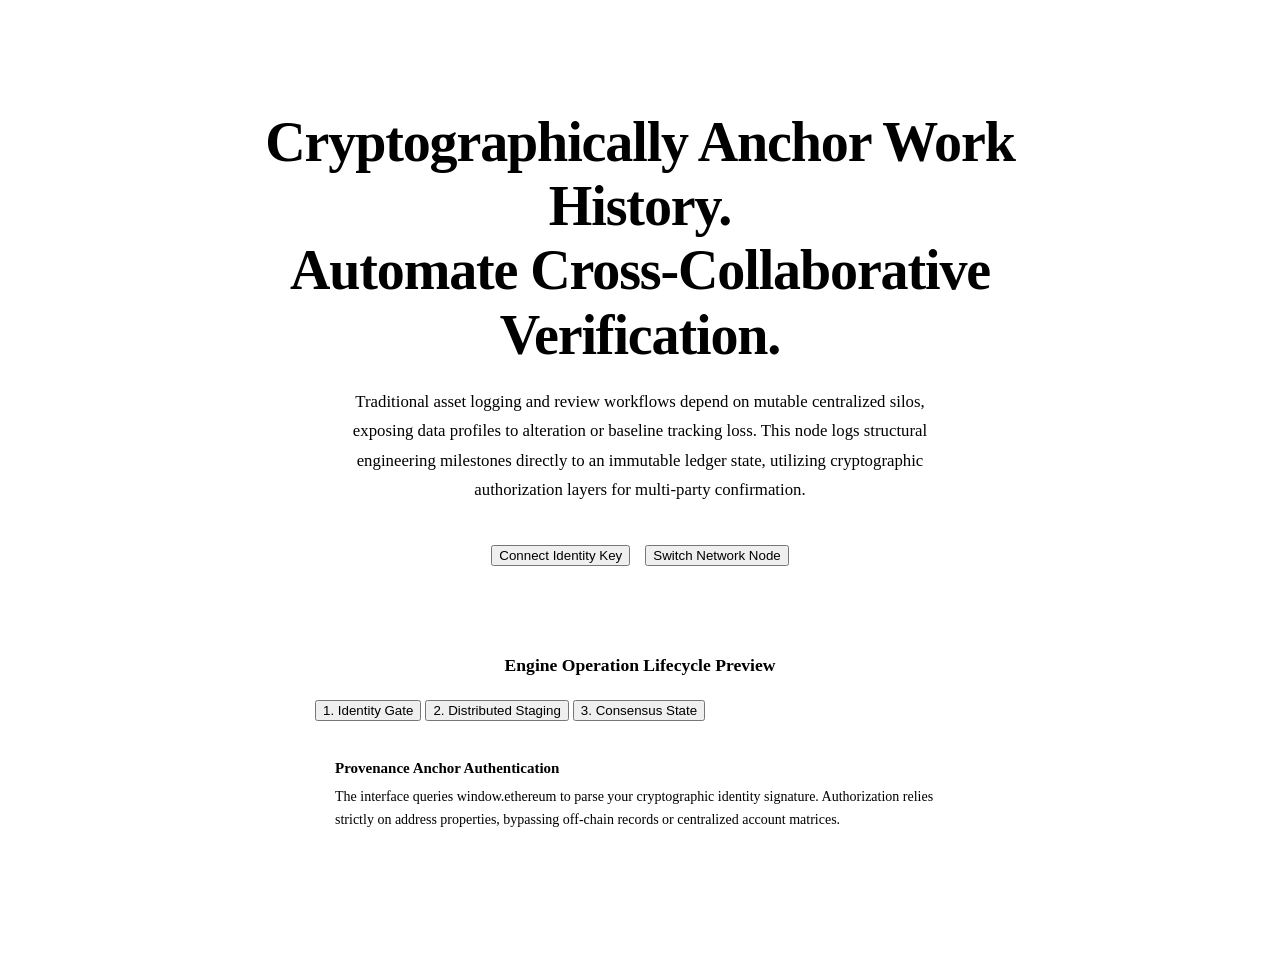
==== index.html @ 817bac55 "Rename Index.html to index.html" ====
<!DOCTYPE html>
<html lang="en">
<head>
  <meta charset="UTF-8" />
  <meta name="viewport" content="width=device-width, initial-scale=1.0" />
  <title>ChainGrade — Cryptographic Milestone Ledger</title>
  <link rel=\"stylesheet\" href=\"style.css\" />
  <style>
    .landing-hero {
      max-width: 760px;
      margin: 0 auto;
      padding: 4rem 1.5rem 2.5rem;
      text-align: center;
    }
    .landing-hero .utility-headline {
      font-size: clamp(2.2rem, 5.5vw, 3.5rem);
      font-weight: 900;
      color: var(--text-main);
      letter-spacing: -0.02em;
      line-height: 1.15;
      margin-bottom: 1.25rem;
    }
    .landing-hero .system-context {
      font-size: 1.05rem;
      color: var(--text-muted);
      line-height: 1.75;
      max-width: 600px;
      margin: 0 auto 2.5rem;
    }
    .interactive-hub {
      max-width: 650px;
      margin: 0 auto 4rem auto;
      padding: 0 1.5rem;
    }
    .interactive-hub h3 {
      font-size: 1.1rem;
      font-weight: 700;
      text-align: center;
      margin-bottom: 1.5rem;
    }
    .preview-box {
      background: var(--surface);
      border: 1px solid var(--border-color);
      border-radius: 6px;
      padding: 20px;
      min-height: 120px;
      font-size: 14px;
      color: var(--text-muted);
      line-height: 1.6;
    }
    .preview-box strong {
      display: block;
      color: var(--text-main);
      margin-bottom: 6px;
      font-size: 15px;
    }
  </style>
</head>
<body>

  <div class="landing-hero">
    <h1 class="utility-headline">Cryptographically Anchor Work History.<br>Automate Cross-Collaborative Verification.</h1>
    <p class="system-context">
      Traditional asset logging and review workflows depend on mutable centralized silos, exposing data profiles to alteration or baseline tracking loss. This node logs structural engineering milestones directly to an immutable ledger state, utilizing cryptographic authorization layers for multi-party confirmation.
    </p>

    <div style="display: flex; justify-content: center; gap: 15px; margin-bottom: 2rem;">
      <button id="connect-btn" class="primary-btn" onclick="connectWalletOnboarding()">Connect Identity Key</button>
      <button id="network-btn" class="outline-btn hidden" onclick="switchToPolygonAmoy()">Switch Network Node</button>
    </div>
    <p id="status-text" style="font-size: 13px; font-family: monospace; color: var(--text-muted);"></p>
  </div>

  <div class="interactive-hub">
    <h3>Engine Operation Lifecycle Preview</h3>
    <div class="filter-bar" style="justify-content: center; margin-bottom: 15px;">
      <button id="tab-step1" class="filter-pill active" onclick="showEngineStep(1)">1. Identity Gate</button>
      <button id="tab-step2" class="filter-pill" onclick="showEngineStep(2)">2. Distributed Staging</button>
      <button id="tab-step3" class="filter-pill" onclick="showEngineStep(3)">3. Consensus State</button>
    </div>
    <div id="engine-preview-display" class="preview-box">
      </div>
  </div>

  <script>
    const POLYGON_AMOY = { chainId: '0x13882' };
    const LS_WALLET_KEY = 'cg_authenticated_address';
    const LS_NETWORK_KEY = 'cg_correct_network';

    const pipelineSteps = {
      1: {
        title: "Provenance Anchor Authentication",
        desc: "The interface queries window.ethereum to parse your cryptographic identity signature. Authorization relies strictly on address properties, bypassing off-chain records or centralized account matrices."
      },
      2: {
        title: "Distributed File Encryption & Staging",
        desc: "File assets are mapped locally within browser memory and transmitted directly to the distributed IPFS layer. Cryptographic hashes tie work assets permanently to owner addresses before ledger entry."
      },
      3: {
        title: "Ledger State Locking",
        desc: "State changes execute by calling verifyProject functions within the contract code. Validators lock consensus confirmations on-chain, creating audit trails that resist outside modification."
      }
    };

    function showEngineStep(step) {
      document.querySelectorAll('.filter-pill').forEach(btn => btn.classList.remove('active'));
      document.getElementById('tab-step' + step).classList.add('active');
      
      const data = pipelineSteps[step];
      document.getElementById('engine-preview-display').innerHTML = `<strong>${data.title}</strong>${data.desc}`;
    }

    function setStatus(msg) {
      document.getElementById('status-text').textContent = msg;
    }

    function showNetworkBtn(show) {
      const btn = document.getElementById('network-btn');
      if (show) btn.classList.remove('hidden');
      else btn.classList.add('hidden');
    }

    function updateConnectBtn(address) {
      const btn = document.getElementById('connect-btn');
      if (address) {
        btn.innerText = 'Key Linked: ' + address.substring(0, 6) + '…' + address.substring(address.length - 4);
      } else {
        btn.innerText = 'Connect Identity Key';
      }
    }

    async function connectWalletOnboarding() {
      if (typeof window.ethereum === 'undefined') {
        setStatus('Cryptographic provider missing. Install a browser wallet.');
        return;
      }
      try {
        document.getElementById('connect-btn').disabled = true;
        setStatus('Requesting authorization interface signature...');
        
        const accounts = await window.ethereum.request({ method: 'eth_requestAccounts' });
        const userAddress = accounts[0];
        
        localStorage.setItem(LS_WALLET_KEY, userAddress);
        localStorage.setItem('userWallet', userAddress);
        updateConnectBtn(userAddress);

        const currentChain = await window.ethereum.request({ method: 'eth_chainId' });
        if (currentChain.toLowerCase() === POLYGON_AMOY.chainId) {
          localStorage.setItem(LS_NETWORK_KEY, '1');
          setStatus('Identity verified on Polygon Amoy. Initializing dashboard sync...');
          setTimeout(() => { window.location.href = 'dashboard.html'; }, 600);
        } else {
          localStorage.removeItem(LS_NETWORK_KEY);
          showNetworkBtn(true);
          setStatus('Identity address loaded. Network adjustment required.');
        }
      } catch (err) {
        setStatus('Identity linkage rejected: ' + err.message);
      } finally {
        document.getElementById('connect-btn').disabled = false;
      }
    }

    async function switchToPolygonAmoy() {
      try {
        await window.ethereum.request({
          method: 'wallet_switchEthereumChain',
          params: [{ chainId: POLYGON_AMOY.chainId }],
        });
      } catch (switchError) {
        if (switchError.code === 4902) {
          try {
            await window.ethereum.request({
              method: 'wallet_addEthereumChain',
              params: [{
                chainId: POLYGON_AMOY.chainId,
                chainName: 'Polygon Amoy Testnet',
                nativeCurrency: { name: 'MATIC', symbol: 'MATIC', decimals: 18 },
                rpcUrls: ['https://rpc-amoy.polygon.technology'],
                blockExplorerUrls: ['https://amoy.polygonscan.com'],
              }],
            });
          } catch (addError) {
            setStatus('Network addition rejected.');
          }
        } else {
          setStatus('Network migration failed.');
        }
      }
    }

    document.addEventListener("DOMContentLoaded", () => {
      showEngineStep(1);
      const storedAddress = localStorage.getItem(LS_WALLET_KEY);
      const isCorrectNetwork = localStorage.getItem(LS_NETWORK_KEY);

      if (storedAddress) {
        updateConnectBtn(storedAddress);
        if (isCorrectNetwork === '1') {
          setStatus('Active validation state live. Routing context...');
          setTimeout(() => { window.location.href = 'dashboard.html'; }, 600);
        } else {
          showNetworkBtn(true);
          setStatus('Identity linked. Switch network node to enter execution panel.');
        }
      }
    });
  </script>
</body>
</html>
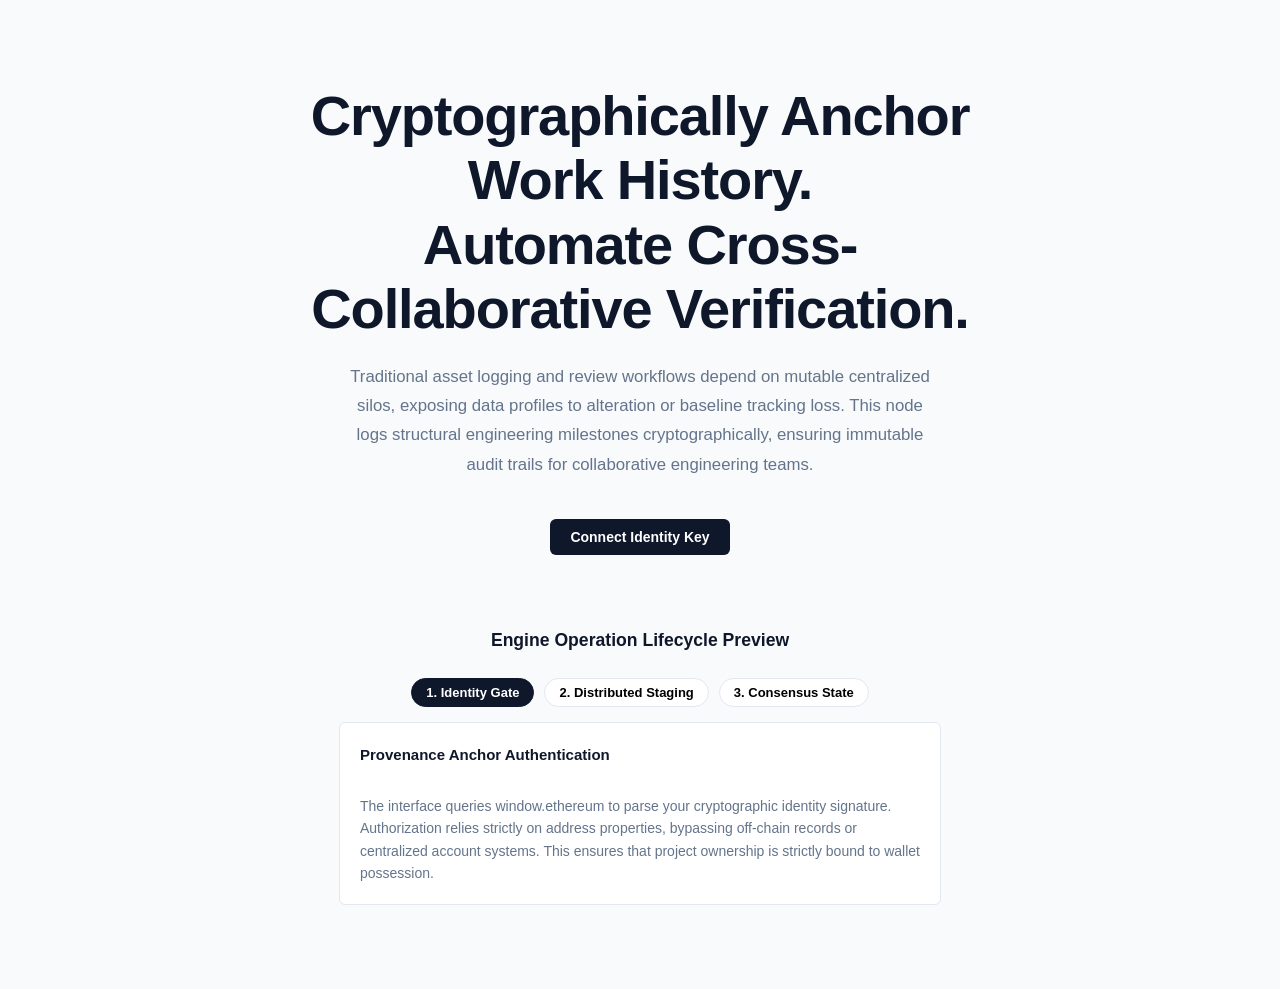
==== commit 0ffb17ab: "Fix bugs in index.html: escaped quotes, truncated text, preview formatting, and chain ID comparison" ====
--- a/index.html
+++ b/index.html
@@ -4,7 +4,7 @@
   <meta charset="UTF-8" />
   <meta name="viewport" content="width=device-width, initial-scale=1.0" />
   <title>ChainGrade — Cryptographic Milestone Ledger</title>
-  <link rel=\"stylesheet\" href=\"style.css\" />
+  <link rel="stylesheet" href="style.css" />
   <style>
     .landing-hero {
       max-width: 760px;
@@ -61,7 +61,7 @@
   <div class="landing-hero">
     <h1 class="utility-headline">Cryptographically Anchor Work History.<br>Automate Cross-Collaborative Verification.</h1>
     <p class="system-context">
-      Traditional asset logging and review workflows depend on mutable centralized silos, exposing data profiles to alteration or baseline tracking loss. This node logs structural engineering milestones directly to an immutable ledger state, utilizing cryptographic authorization layers for multi-party confirmation.
+      Traditional asset logging and review workflows depend on mutable centralized silos, exposing data profiles to alteration or baseline tracking loss. This node logs structural engineering milestones cryptographically, ensuring immutable audit trails for collaborative engineering teams.
     </p>
 
     <div style="display: flex; justify-content: center; gap: 15px; margin-bottom: 2rem;">
@@ -79,7 +79,7 @@
       <button id="tab-step3" class="filter-pill" onclick="showEngineStep(3)">3. Consensus State</button>
     </div>
     <div id="engine-preview-display" class="preview-box">
-      </div>
+    </div>
   </div>
 
   <script>
@@ -90,15 +90,15 @@
     const pipelineSteps = {
       1: {
         title: "Provenance Anchor Authentication",
-        desc: "The interface queries window.ethereum to parse your cryptographic identity signature. Authorization relies strictly on address properties, bypassing off-chain records or centralized account matrices."
+        desc: "The interface queries window.ethereum to parse your cryptographic identity signature. Authorization relies strictly on address properties, bypassing off-chain records or centralized account systems. This ensures that project ownership is strictly bound to wallet possession."
       },
       2: {
         title: "Distributed File Encryption & Staging",
-        desc: "File assets are mapped locally within browser memory and transmitted directly to the distributed IPFS layer. Cryptographic hashes tie work assets permanently to owner addresses before ledger entry."
+        desc: "File assets are mapped locally within browser memory and transmitted directly to the distributed IPFS layer. Cryptographic hashes tie work assets permanently to owner addresses before ledger commitment. All data remains encrypted during transit and storage."
       },
       3: {
         title: "Ledger State Locking",
-        desc: "State changes execute by calling verifyProject functions within the contract code. Validators lock consensus confirmations on-chain, creating audit trails that resist outside modification."
+        desc: "State changes execute by calling verifyProject functions within the contract code. Validators lock consensus confirmations on-chain, creating audit trails that resist outside modification. Once committed, milestone records become part of the immutable blockchain history."
       }
     };
 
@@ -107,7 +107,7 @@
       document.getElementById('tab-step' + step).classList.add('active');
       
       const data = pipelineSteps[step];
-      document.getElementById('engine-preview-display').innerHTML = `<strong>${data.title}</strong>${data.desc}`;
+      document.getElementById('engine-preview-display').innerHTML = `<strong>${data.title}</strong><br>${data.desc}`;
     }
 
     function setStatus(msg) {
@@ -146,7 +146,7 @@
         updateConnectBtn(userAddress);
 
         const currentChain = await window.ethereum.request({ method: 'eth_chainId' });
-        if (currentChain.toLowerCase() === POLYGON_AMOY.chainId) {
+        if (currentChain === POLYGON_AMOY.chainId) {
           localStorage.setItem(LS_NETWORK_KEY, '1');
           setStatus('Identity verified on Polygon Amoy. Initializing dashboard sync...');
           setTimeout(() => { window.location.href = 'dashboard.html'; }, 600);
--- a/style.css
+++ b/style.css
@@ -0,0 +1,397 @@
+:root {
+    --background: #f8fafc;
+    --surface: #ffffff;
+    --text-main: #0f172a;
+    --text-muted: #64748b;
+    --accent-blue: #2563eb;
+    --accent-green: #10b981;
+    --border-color: #e2e8f0;
+}
+
+* {
+    box-sizing: border-box;
+    margin: 0;
+    padding: 0;
+}
+
+body {
+    font-family: -apple-system, BlinkMacSystemFont, "Segoe UI", Roboto, sans-serif;
+    background-color: var(--background);
+    color: var(--text-main);
+    line-height: 1.5;
+    padding: 20px;
+}
+
+/* Base Context Isolation & Security Locks */
+.secure-vault-zone {
+    position: relative;
+    user-select: none;
+    -webkit-user-select: none;
+    transition: filter 0.2s ease-in-out;
+}
+
+.blurred-vault {
+    filter: blur(12px) grayscale(1);
+    pointer-events: none;
+}
+
+.watermark-overlay {
+    position: absolute;
+    top: 0;
+    left: 0;
+    width: 100%;
+    height: 100%;
+    pointer-events: none;
+    display: grid;
+    grid-template-columns: repeat(3, 1fr);
+    opacity: 0.04;
+    font-family: monospace;
+    font-size: 11px;
+    color: var(--text-main);
+    overflow: hidden;
+    z-index: 99;
+    padding: 10px;
+}
+
+@media print {
+    body, .dashboard-grid, .secure-vault-zone, .content-area {
+        display: none !important;
+    }
+}
+
+.navbar {
+    display: flex;
+    justify-content: space-between;
+    align-items: center;
+    padding: 15px 0;
+    border-bottom: 1px solid var(--border-color);
+    max-width: 800px;
+    margin: 0 auto;
+}
+
+.logo {
+    font-size: 20px;
+    font-weight: 700;
+    color: var(--accent-blue);
+    cursor: pointer;
+}
+
+.primary-btn, .outline-btn {
+    font-size: 14px;
+    font-weight: 600;
+    padding: 10px 20px;
+    border-radius: 6px;
+    cursor: pointer;
+    transition: background 0.2s;
+}
+
+.primary-btn {
+    background: var(--text-main);
+    color: white;
+    border: none;
+}
+
+.primary-btn:hover {
+    background: #1e293b;
+}
+
+.primary-btn:disabled {
+    opacity: 0.5;
+    cursor: not-allowed;
+}
+
+.outline-btn {
+    background: transparent;
+    border: 1px solid var(--border-color);
+    color: var(--text-main);
+}
+
+.outline-btn:hover {
+    background: #f1f5f9;
+}
+
+.badge {
+    font-size: 11px;
+    font-weight: 700;
+    padding: 4px 8px;
+    border-radius: 4px;
+    background: #e2e8f0;
+    color: var(--text-muted);
+}
+
+.badge.success {
+    background: #d1fae5;
+    color: #065f46;
+}
+
+.wallet-pill {
+    font-size: 13px;
+    font-family: monospace;
+    background: #f1f5f9;
+    padding: 6px 12px;
+    border-radius: 20px;
+    border: 1px solid var(--border-color);
+}
+
+.dashboard-grid {
+    display: grid;
+    grid-template-columns: 220px 1fr;
+    gap: 40px;
+    max-width: 800px;
+    margin: 30px auto 0 auto;
+}
+
+.sidebar {
+    display: flex;
+    flex-direction: column;
+    gap: 8px;
+}
+
+.menu-item {
+    background: transparent;
+    border: none;
+    text-align: left;
+    padding: 10px 14px;
+    font-size: 14px;
+    font-weight: 600;
+    color: var(--text-muted);
+    border-radius: 6px;
+    cursor: pointer;
+}
+
+.menu-item:hover, .menu-item.active {
+    background: #edf2f7;
+    color: var(--text-main);
+}
+
+.menu-item.logout {
+    margin-top: 20px;
+    color: #ef4444;
+}
+
+.menu-item.logout:hover {
+    background: #fee2e2;
+}
+
+.hidden {
+    display: none !important;
+}
+
+.content-area {
+    background: var(--surface);
+    border: 1px solid var(--border-color);
+    border-radius: 8px;
+    padding: 24px;
+    min-height: 400px;
+}
+
+.tab-window h2 {
+    font-size: 20px;
+    font-weight: 700;
+    margin-bottom: 6px;
+}
+
+.section-desc {
+    font-size: 13px;
+    color: var(--text-muted);
+    margin-bottom: 24px;
+}
+
+.form-card, .step-card {
+    background: var(--surface);
+    border: 1px solid var(--border-color);
+    border-radius: 6px;
+    padding: 20px;
+}
+
+.step-card {
+    opacity: 0.5;
+    pointer-events: none;
+    margin-bottom: 15px;
+}
+
+.step-card.active {
+    opacity: 1;
+    pointer-events: auto;
+    border-color: var(--accent-blue);
+}
+
+.dropzone {
+    border: 2px dashed var(--border-color);
+    padding: 30px;
+    text-align: center;
+    border-radius: 6px;
+    cursor: pointer;
+}
+
+.file-notice {
+    font-size: 12px;
+    color: var(--text-muted);
+    margin: 10px 0 20px 0;
+}
+
+.input-group {
+    text-align: left;
+    max-width: 400px;
+    margin: 0 auto 20px auto;
+}
+
+.input-group label {
+    display: block;
+    font-size: 12px;
+    font-weight: 700;
+    margin-bottom: 6px;
+    color: var(--text-muted);
+}
+
+.input-group select {
+    width: 100%;
+    padding: 10px;
+    border: 1px solid var(--border-color);
+    border-radius: 6px;
+    background: var(--surface);
+    font-size: 14px;
+    color: var(--text-main);
+}
+
+.filter-bar {
+    display: flex;
+    gap: 10px;
+    margin-bottom: 20px;
+}
+
+.filter-pill {
+    background: var(--surface);
+    border: 1px solid var(--border-color);
+    padding: 6px 14px;
+    border-radius: 20px;
+    font-size: 13px;
+    font-weight: 600;
+    cursor: pointer;
+}
+
+.filter-pill.active {
+    background: var(--text-main);
+    color: white;
+    border-color: var(--text-main);
+}
+
+.record-feed {
+    display: flex;
+    flex-direction: column;
+    gap: 12px;
+}
+
+.record-card {
+    border: 1px solid var(--border-color);
+    border-radius: 6px;
+    padding: 16px;
+    background: var(--background);
+}
+
+.record-header {
+    display: flex;
+    justify-content: space-between;
+    align-items: flex-start;
+    margin-bottom: 8px;
+}
+
+.record-title {
+    font-weight: 700;
+    font-size: 15px;
+}
+
+.meta-row {
+    display: flex;
+    gap: 15px;
+    font-size: 12px;
+    color: var(--text-muted);
+    margin-bottom: 10px;
+}
+
+.meta-row span strong {
+    color: var(--text-main);
+}
+
+.crypto-link {
+    font-family: monospace;
+    color: var(--accent-blue);
+    text-decoration: none;
+}
+
+.crypto-link:hover {
+    text-decoration: underline;
+}
+
+.info-grid {
+    display: grid;
+    grid-template-columns: repeat(3, 1fr);
+    gap: 15px;
+    margin-top: 15px;
+}
+
+.info-card {
+    background: var(--background);
+    border: 1px solid var(--border-color);
+    padding: 12px;
+    border-radius: 6px;
+}
+
+.info-icon {
+    font-size: 20px;
+    display: block;
+    margin-bottom: 8px;
+}
+
+.info-card strong {
+    display: block;
+    font-size: 13px;
+    margin-bottom: 5px;
+    color: var(--text-main);
+}
+
+.info-card p {
+    font-size: 11px;
+    color: var(--text-muted);
+    margin: 0;
+    line-height: 1.5;
+}
+
+.category-filter-select {
+    padding: 6px 12px;
+    border: 1px solid var(--border-color);
+    border-radius: 20px;
+    font-size: 13px;
+    font-weight: 600;
+    background: var(--surface);
+    color: var(--text-main);
+    cursor: pointer;
+    max-width: 260px;
+}
+
+.category-filter-select:focus {
+    outline: 2px solid var(--accent-blue);
+    outline-offset: 2px;
+}
+
+@media (max-width: 768px) {
+    .dashboard-grid {
+        grid-template-columns: 1fr;
+        gap: 20px;
+        padding: 0 10px;
+    }
+
+    .sidebar {
+        flex-direction: row;
+        overflow-x: auto;
+        padding-bottom: 5px;
+    }
+
+    .menu-item {
+        white-space: nowrap;
+    }
+
+    .menu-item.logout {
+        margin-top: 0;
+    }
+}
